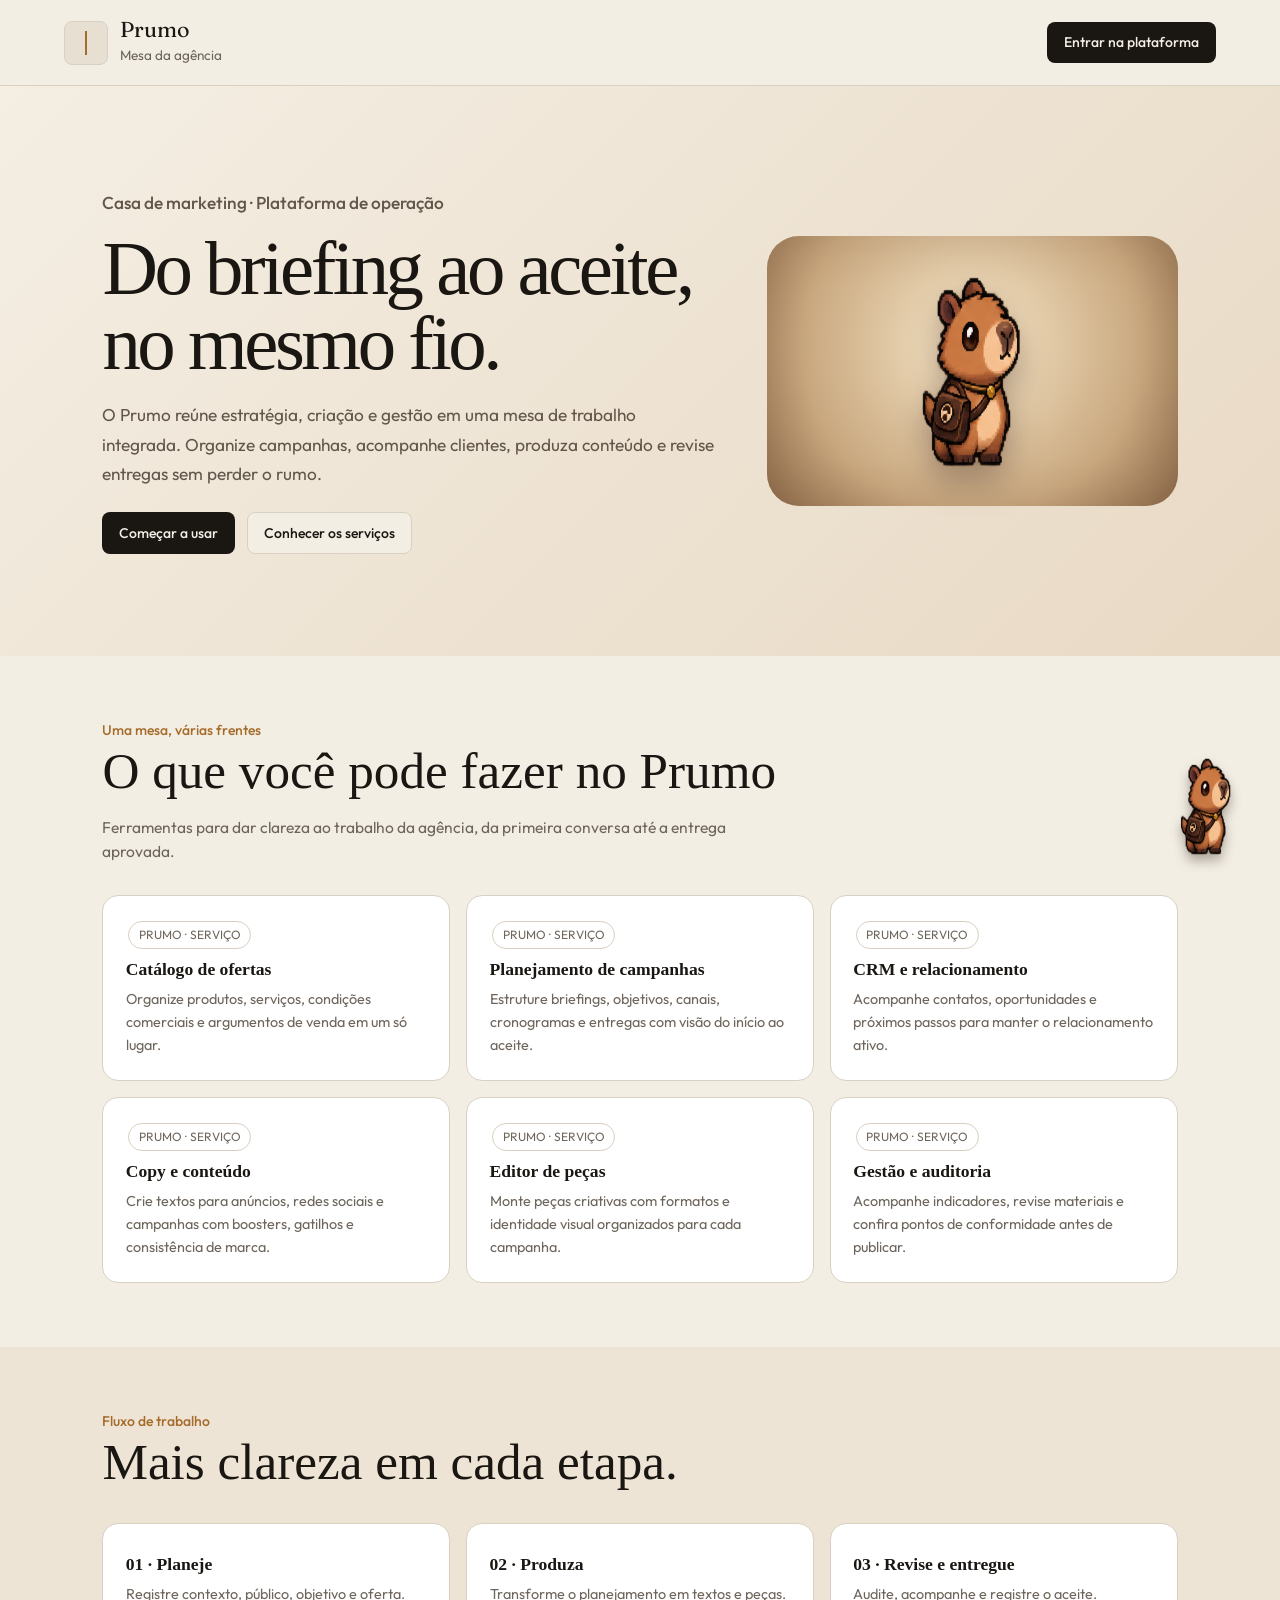
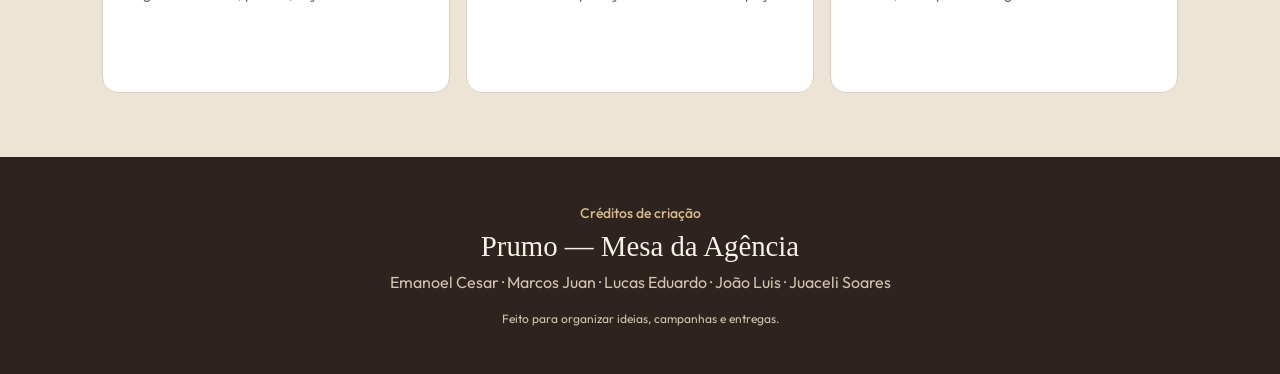
==== mesa.html @ 4f86327f "Add files via upload" ====
<!DOCTYPE html>
<html lang="pt-BR">
<head>
  <meta charset="UTF-8" />
  <meta name="viewport" content="width=device-width, initial-scale=1.0" />
  <title>Prumo — Mesa da Agência | Editorial Café</title>
  <style>
    @import url('https://fonts.googleapis.com/css2?family=Fraunces:ital,opsz,wght@0,9..144,400;0,9..144,600;1,9..144,400&family=Outfit:wght@400;500;600&display=swap');

    :root {
      --paper: #f3eee4;
      --paper-2: #e7e0d2;
      --ink: #1a1612;
      --muted: #6e665c;
      --line: #d9d0c2;
      --brass: #a56b2a;
      --brass-soft: #f3e6d0;
      --oxblood: #9c3b2e;
      --oxblood-soft: #f6e4df;
      --font-sans: "Outfit", ui-sans-serif, system-ui, -apple-system, sans-serif;
      --font-display: "Fraunces", ui-serif, Georgia, serif;
    }

    * { box-sizing: border-box; margin: 0; padding: 0; }
    html { -webkit-font-smoothing: antialiased; -moz-osx-font-smoothing: grayscale; }
    body {
      background: var(--paper);
      color: var(--ink);
      font-family: var(--font-sans);
      line-height: 1.5;
      min-height: 100vh;
    }
    button, input, select, textarea { font: inherit; color: inherit; }
    button:not(:disabled) { cursor: pointer; }
    .tabular-nums { font-variant-numeric: tabular-nums; }

    /* Layout */
    .container { max-width: 72rem; margin: 0 auto; padding: 0 1.25rem; }
    .main-area { max-width: 72rem; margin: 0 auto; padding: 2rem 1.25rem 4rem; }

    /* Header & Nav */
    .topbar {
      position: sticky; top: 0; z-index: 20;
      background: var(--paper);
      border-bottom: 1px solid var(--line);
    }
    .topbar-inner {
      display: flex; flex-wrap: wrap; align-items: center; justify-content: space-between;
      gap: 0.75rem; padding-top: 0.75rem; padding-bottom: 0.75rem;
    }
    .brand {
      display: flex; align-items: center; gap: 0.75rem;
      background: none; border: none; text-align: left;
    }
    .brand-mark {
      width: 2.75rem; height: 2.75rem; border-radius: 0.5rem;
      border: 1px solid var(--line); background: var(--paper-2);
      display: flex; align-items: center; justify-content: center;
    }
    .brand-line { width: 2px; height: 1.5rem; background: var(--brass); }
    .brand-title { display: block; font-family: var(--font-display); font-size: 1.35rem; line-height: 1.05; }
    .brand-sub { font-size: 0.85rem; color: var(--muted); }
    .topbar-right { display: flex; align-items: center; gap: 0.75rem; }
    .tagline { font-size: 0.875rem; color: var(--muted); }
    @media (max-width: 768px) { .tagline { display: none; } }

    .user-pill {
      display: flex; align-items: center; gap: 0.5rem;
      border: 1px solid var(--line); background: var(--paper-2);
      border-radius: 0.5rem; padding: 0.35rem 0.65rem; font-size: 0.875rem;
    }
    .user-avatar {
      width: 1.6rem; height: 1.6rem; border-radius: 999px;
      background: var(--ink); color: var(--paper);
      display: inline-flex; align-items: center; justify-content: center;
      font-size: 0.75rem; font-weight: 600;
    }
    .btn-logout {
      background: none; border: none; color: var(--muted);
      font-size: 0.8rem; text-decoration: underline; margin-left: 0.25rem;
    }
    .btn-logout:hover { color: var(--oxblood); }

    .nav-bar {
      display: flex; gap: 0.25rem; overflow-x: auto; padding-bottom: 0.75rem;
    }
    .nav-btn {
      display: inline-flex; align-items: center; gap: 0.45rem;
      min-height: 2.5rem; padding: 0 0.85rem; border-radius: 0.5rem;
      border: 1px solid transparent; background: transparent;
      color: var(--muted); font-size: 0.9rem; font-weight: 500; white-space: nowrap;
      transition: all 0.15s;
    }
    .nav-btn:hover { color: var(--ink); background: var(--paper-2); }
    .nav-btn.active {
      background: var(--ink); color: var(--paper); border-color: var(--ink);
    }

    /* Typography & Page Header */
    .page-header { margin-bottom: 2rem; max-width: 48rem; }
    .kicker { font-size: 0.875rem; color: var(--brass); font-weight: 500; }
    .page-title {
      margin-top: 0.25rem; font-family: var(--font-display);
      font-size: clamp(2rem, 4vw, 3rem); line-height: 1.12; font-weight: 400;
    }
    .page-title.italic { font-style: italic; }
    .page-lede { margin-top: 0.75rem; max-width: 42rem; color: var(--muted); font-size: 0.975rem; }

    /* Cards & Panels */
    .panel {
      border-radius: 0.75rem; border: 1px solid var(--line);
      background: var(--paper); padding: 1.25rem 1.5rem;
    }
    .section-head {
      margin-bottom: 1rem; display: flex; flex-wrap: wrap;
      align-items: flex-end; justify-content: space-between; gap: 0.75rem;
    }
    .section-title { font-family: var(--font-display); font-size: 1.5rem; font-weight: 400; }

    /* Stamps & Chips */
    .stamp {
      display: inline-flex; min-height: 1.85rem; align-items: center;
      border-radius: 999px; border: 1px solid var(--line);
      padding: 0 0.75rem; font-size: 0.8rem; font-weight: 500;
    }
    .stamp-brass { border-color: var(--brass); background: var(--brass-soft); color: var(--ink); }
    .stamp-ink { border-color: var(--ink); background: var(--ink); color: var(--paper); }
    .stamp-oxblood { border-color: var(--oxblood); background: var(--oxblood-soft); color: var(--oxblood); }
    .stamp-line { border-color: var(--line); background: var(--paper); color: var(--muted); }

    .chip {
      min-height: 2.4rem; border-radius: 999px; border: 1px solid var(--line);
      background: var(--paper); color: var(--muted);
      padding: 0 0.85rem; font-size: 0.85rem; transition: all 0.15s;
    }
    .chip:hover { color: var(--ink); border-color: var(--ink); }
    .chip.on { border-color: var(--brass); background: var(--brass-soft); color: var(--ink); }

    /* Buttons */
    .btn {
      display: inline-flex; min-height: 2.6rem; align-items: center; justify-content: center;
      gap: 0.5rem; border-radius: 0.5rem; padding: 0 1rem;
      font-size: 0.875rem; font-weight: 500; border: 1px solid transparent;
      transition: all 0.15s; text-decoration: none;
    }
    .btn:disabled { opacity: 0.5; cursor: not-allowed; }
    .btn-ink { background: var(--ink); color: var(--paper); }
    .btn-ink:hover:not(:disabled) { background: var(--brass); }
    .btn-brass { background: var(--brass); color: var(--paper); }
    .btn-brass:hover:not(:disabled) { background: var(--ink); }
    .btn-line { border-color: var(--line); background: var(--paper); color: var(--ink); }
    .btn-line:hover:not(:disabled) { border-color: var(--ink); }
    .btn-ghost { background: transparent; color: var(--ink); }
    .btn-ghost:hover:not(:disabled) { background: var(--paper-2); }
    .btn-danger { background: var(--oxblood); color: var(--paper); }
    .btn-danger:hover:not(:disabled) { background: var(--ink); }

    /* Forms */
    .field { display: flex; flex-direction: column; gap: 0.35rem; font-size: 0.875rem; }
    .field-label { color: var(--muted); }
    .control {
      min-height: 2.65rem; width: 100%; border-radius: 0.5rem;
      border: 1px solid var(--line); background: var(--paper);
      padding: 0.5rem 0.75rem; color: var(--ink); outline: none;
      transition: border-color 0.15s;
    }
    .control:focus { border-color: var(--brass); }
    textarea.control { min-height: auto; resize: vertical; }

    /* Grids */
    .grid { display: grid; gap: 1rem; }
    .grid-2 { grid-template-columns: repeat(2, minmax(0, 1fr)); }
    .grid-3 { grid-template-columns: repeat(3, minmax(0, 1fr)); }
    .grid-4 { grid-template-columns: repeat(4, minmax(0, 1fr)); }
    .grid-5 { grid-template-columns: repeat(5, minmax(0, 1fr)); }
    .grid-6 { grid-template-columns: repeat(6, minmax(0, 1fr)); }
    .col-span-2 { grid-column: span 2; }
    .col-span-3 { grid-column: span 3; }

    @media (max-width: 960px) {
      .grid-5, .grid-6, .grid-4 { grid-template-columns: repeat(2, minmax(0, 1fr)); }
      .col-span-2, .col-span-3 { grid-column: span 2; }
    }
    @media (max-width: 640px) {
      .grid-2, .grid-3, .grid-4, .grid-5, .grid-6 { grid-template-columns: 1fr; }
      .col-span-2, .col-span-3 { grid-column: span 1; }
    }

    /* Step cards */
    .step-card {
      display: flex; min-height: 6rem; flex-direction: column; justify-content: space-between;
      border-radius: 0.75rem; border: 1px solid var(--line); background: var(--paper);
      padding: 0.85rem; text-align: left; transition: border-color 0.15s;
    }
    .step-card:hover { border-color: var(--ink); }
    .step-num { font-size: 0.85rem; color: var(--brass); font-weight: 500; }
    .step-title { display: block; font-weight: 500; }
    .step-hint { font-size: 0.82rem; color: var(--muted); }

    /* Lists */
    .divide-list { list-style: none; }
    .divide-list > li { border-bottom: 1px solid var(--line); padding: 0.85rem 0; }
    .divide-list > li:last-child { border-bottom: none; }

    /* Campaign switcher */
    .camp-bar { display: flex; gap: 0.5rem; overflow-x: auto; padding-bottom: 0.5rem; margin-bottom: 1rem; }

    /* Stat Box */
    .stat-box { background: var(--paper-2); border-radius: 0.5rem; padding: 0.85rem 1rem; }
    .stat-k { font-size: 0.82rem; color: var(--muted); }
    .stat-v { margin-top: 0.25rem; font-family: var(--font-display); font-size: 1.65rem; }

    /* Creative Preview Frames */
    .frame-feed { aspect-ratio: 1 / 1; width: 19rem; max-width: 100%; }
    .frame-stories { aspect-ratio: 9 / 16; width: 15.5rem; max-width: 100%; }
    .frame-display { aspect-ratio: 16 / 9; width: 100%; max-width: 36rem; }
    .creative-box {
      display: flex; flex-direction: column; justify-content: space-between;
      border-radius: 0.75rem; border: 1px solid var(--line); padding: 1.35rem;
    }
    .creative-ink { background: var(--ink); color: var(--paper); }
    .creative-paper { background: var(--paper-2); color: var(--ink); }

    /* Auth Screen */
    .auth-wrap {
      min-height: 100vh; display: grid; align-items: center;
      max-width: 68rem; margin: 0 auto; padding: 2rem 1.25rem;
      grid-template-columns: 1.1fr 0.9fr; gap: 3rem;
    }
    @media (max-width: 860px) {
      .auth-wrap { grid-template-columns: 1fr; }
      .auth-side { display: none; }
    }
    .auth-card {
      border: 1px solid var(--line); background: var(--paper);
      border-radius: 0.85rem; padding: 2rem;
    }
    .auth-tabs {
      display: flex; gap: 0.5rem; margin-bottom: 1.5rem;
      border-bottom: 1px solid var(--line); padding-bottom: 0.75rem;
    }

    /* Progress bar */
    .bar-bg { height: 0.55rem; border-radius: 999px; background: var(--paper-2); overflow: hidden; }
    .bar-fill { height: 100%; border-radius: 999px; background: var(--brass); transition: width 0.3s; }

    /* Flex helpers */
    .flex-row { display: flex; flex-wrap: wrap; align-items: center; gap: 0.5rem; }
    .flex-between { display: flex; flex-wrap: wrap; align-items: center; justify-content: space-between; gap: 0.75rem; }
    .mt-1 { margin-top: 0.25rem; }
    .mt-2 { margin-top: 0.5rem; }
    .mt-3 { margin-top: 0.75rem; }
    .mt-4 { margin-top: 1rem; }
    .mt-6 { margin-top: 1.5rem; }
    .mt-8 { margin-top: 2rem; }
    .mb-2 { margin-bottom: 0.5rem; }
    .mb-4 { margin-bottom: 1rem; }
    .mb-6 { margin-bottom: 1.5rem; }
    .text-sm { font-size: 0.875rem; }
    .text-muted { color: var(--muted); }
    .text-brass { color: var(--brass); }
    .text-oxblood { color: var(--oxblood); }
    .font-medium { font-weight: 500; }
    .font-display { font-family: var(--font-display); }
    .link-btn {
      background: none; border: none; padding: 0; font: inherit;
      font-weight: 500; color: var(--ink); text-align: left;
    }
    .link-btn:hover { color: var(--brass); }

    /* Ferramentas de mídia e relatórios */
    .creative-stage {
      display: flex; flex-direction: column; align-items: center; gap: 0.85rem;
      border: 1px solid var(--line); border-radius: 0.75rem; padding: 1rem;
      background: var(--paper-2);
    }
    .creative-canvas {
      display: block; width: 100%; max-width: 32rem; height: auto;
      border-radius: 0.45rem; background: var(--ink); box-shadow: 0 8px 24px rgba(26,22,18,.12);
    }
    .media-actions { display: flex; flex-wrap: wrap; gap: .5rem; align-items: center; }
    .notice { border: 1px solid var(--line); border-radius: .5rem; padding: .75rem; background: var(--paper-2); }
    .file-control { display: block; width: 100%; padding: .55rem; border: 1px dashed var(--line); border-radius: .5rem; background: var(--paper-2); font-size: .85rem; }
    .metric-note { font-size: .78rem; color: var(--muted); margin-top: .35rem; }
    .task-row { display:flex; align-items:flex-start; justify-content:space-between; gap:.8rem; padding:.8rem 0; border-bottom:1px solid var(--line); }
    .task-row:last-child { border-bottom:0; }
    .overflow-x-auto { overflow-x:auto; }
    .calendar-grid { display:grid; grid-template-columns:repeat(7,minmax(0,1fr)); gap:5px; }
    .calendar-day { min-height:82px; border:1px solid var(--line); border-radius:.45rem; padding:.4rem; background:var(--paper); overflow:hidden; }
    .calendar-day.outside { opacity:.42; background:var(--paper-2); }
    .calendar-post { display:block; margin-top:.25rem; padding:.2rem .3rem; border-radius:.25rem; background:var(--brass-soft); color:var(--ink); font-size:.68rem; line-height:1.25; overflow-wrap:anywhere; }
    .variant-box { border:1px solid var(--line); border-radius:.65rem; padding:1rem; background:var(--paper); }
    .segment-bar { display:flex; height:.7rem; overflow:hidden; border-radius:999px; background:var(--paper-2); }
    .segment-bar > span { background:var(--brass); }
    @media(max-width:640px){.calendar-day{min-height:58px;padding:.25rem}.calendar-post{font-size:.6rem}.calendar-day .day-name{font-size:.7rem}}
    .report-toolbar { display:flex; flex-wrap:wrap; gap:.5rem; align-items:center; }
    .integration-grid{display:grid;grid-template-columns:repeat(2,minmax(0,1fr));gap:1rem}
    .integration-card{border:1px solid var(--line);border-radius:.65rem;padding:1rem;background:var(--paper-2)}
    .integration-status{font-size:.78rem;color:var(--muted)}
    .soft-warning{border:1px solid var(--brass);background:var(--brass-soft);border-radius:.55rem;padding:.8rem;font-size:.82rem}
    .ad-row{display:grid;grid-template-columns:1.2fr .8fr .8fr .7fr auto;gap:.75rem;align-items:center;padding:.8rem 0;border-bottom:1px solid var(--line)}
    @media(max-width:760px){.integration-grid{grid-template-columns:1fr}.ad-row{grid-template-columns:1fr 1fr}}

    .auth-note { color: var(--muted); font-size: .78rem; line-height:1.45; }
    .insight-tag { display:inline-flex; padding:.25rem .6rem; border:1px solid var(--line); border-radius:999px; font-size:.75rem; color:var(--muted); margin:.15rem; }

    /* Página inicial institucional */
    .landing{min-height:100vh;background:var(--paper);color:var(--ink)}
    .landing-nav{display:flex;align-items:center;justify-content:space-between;gap:1rem;padding:1.2rem clamp(1rem,5vw,5rem);border-bottom:1px solid var(--line)}
    .landing-hero{padding:clamp(3rem,8vw,7rem) clamp(1rem,8vw,8rem);display:grid;grid-template-columns:1.2fr .8fr;gap:3rem;align-items:center;background:linear-gradient(135deg,#f4eee3,#e8d9c4)}
    .landing-hero h1{font:500 clamp(2.7rem,6vw,5.4rem)/.98 Georgia,serif;letter-spacing:-.045em;max-width:780px;margin:.8rem 0 1.2rem}
    .landing-hero p{max-width:650px;color:#62564a;font-size:1.08rem;line-height:1.7}
    .landing-art{min-height:270px;border-radius:2rem;background:radial-gradient(circle at 50% 40%,#f8e8ca,#c8a77e 65%,#8c6848);display:grid;place-items:center;box-shadow:inset 0 0 50px #4a2c1e22}
    .landing-art img{width:min(75%,330px);filter:drop-shadow(0 18px 16px #3a211f55)}
    .landing-section{padding:4rem clamp(1rem,8vw,8rem)}
    .landing-section h2{font:500 clamp(2rem,4vw,3.2rem) Georgia,serif;margin:0 0 1rem}
    .service-grid{display:grid;grid-template-columns:repeat(3,minmax(0,1fr));gap:1rem;margin-top:2rem}
    .service-card{background:#fff;border:1px solid var(--line);border-radius:1rem;padding:1.4rem;min-height:170px}
    .service-card h3{font:600 1.1rem Georgia,serif;margin:.5rem 0}
    .service-card p{font-size:.9rem;line-height:1.6;color:var(--muted)}
    .landing-credits{background:#2d241f;color:#f8f1e8;text-align:center;padding:2.5rem 1rem}
    .landing-credits p{color:#d2c2af;margin:.4rem 0}
    /* Mascote Prumo: sprites 4x4 criados para o projeto */
    .prumo-pet{position:fixed;z-index:1000;left:calc(100vw - 130px);top:calc(100vh - 150px);width:112px;height:112px;cursor:grab;touch-action:none;user-select:none;display:grid;place-items:center;transition:filter .2s}
    .prumo-pet:active{cursor:grabbing}.prumo-pet-sprite{width:100%;height:100%;background-image:url('[data-uri]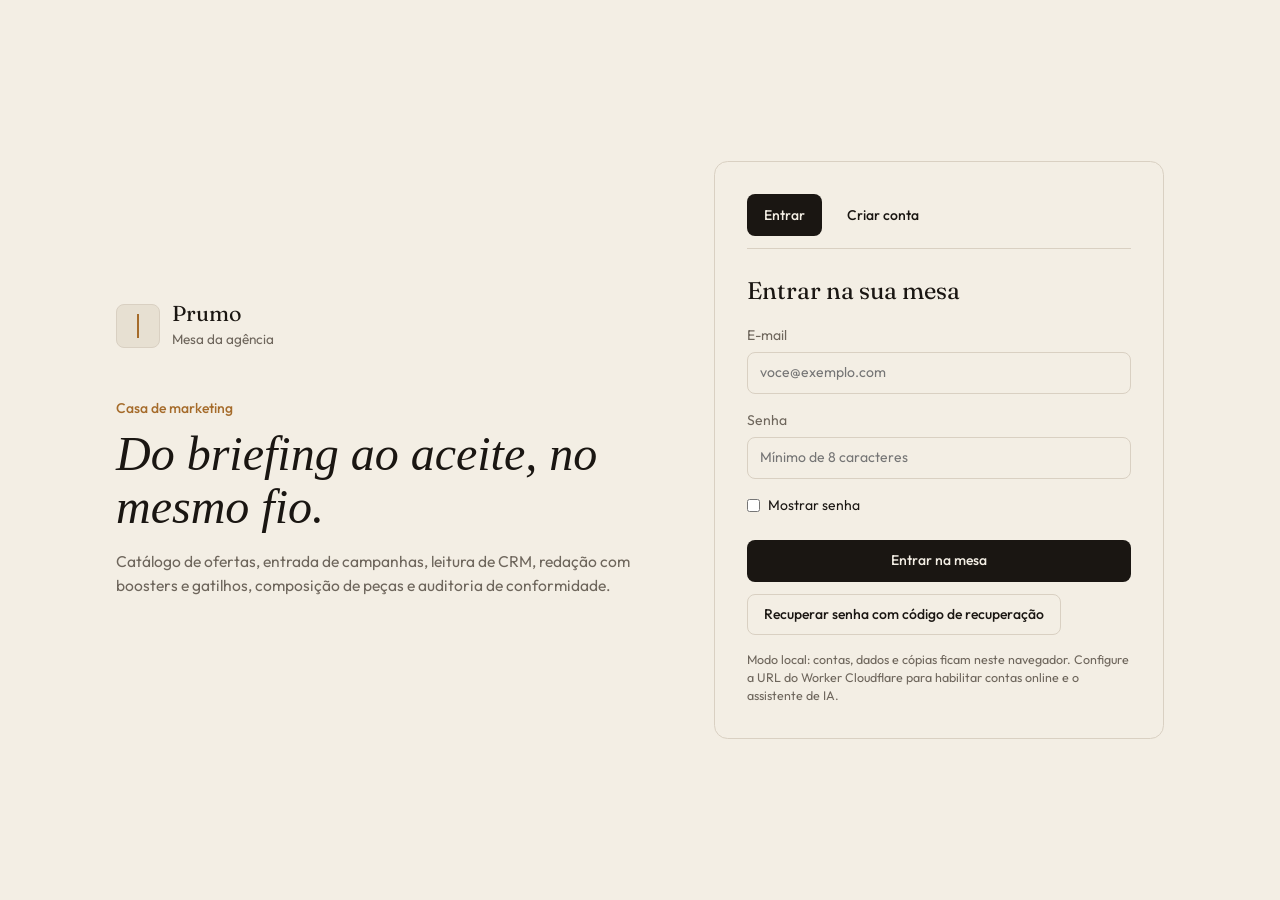
